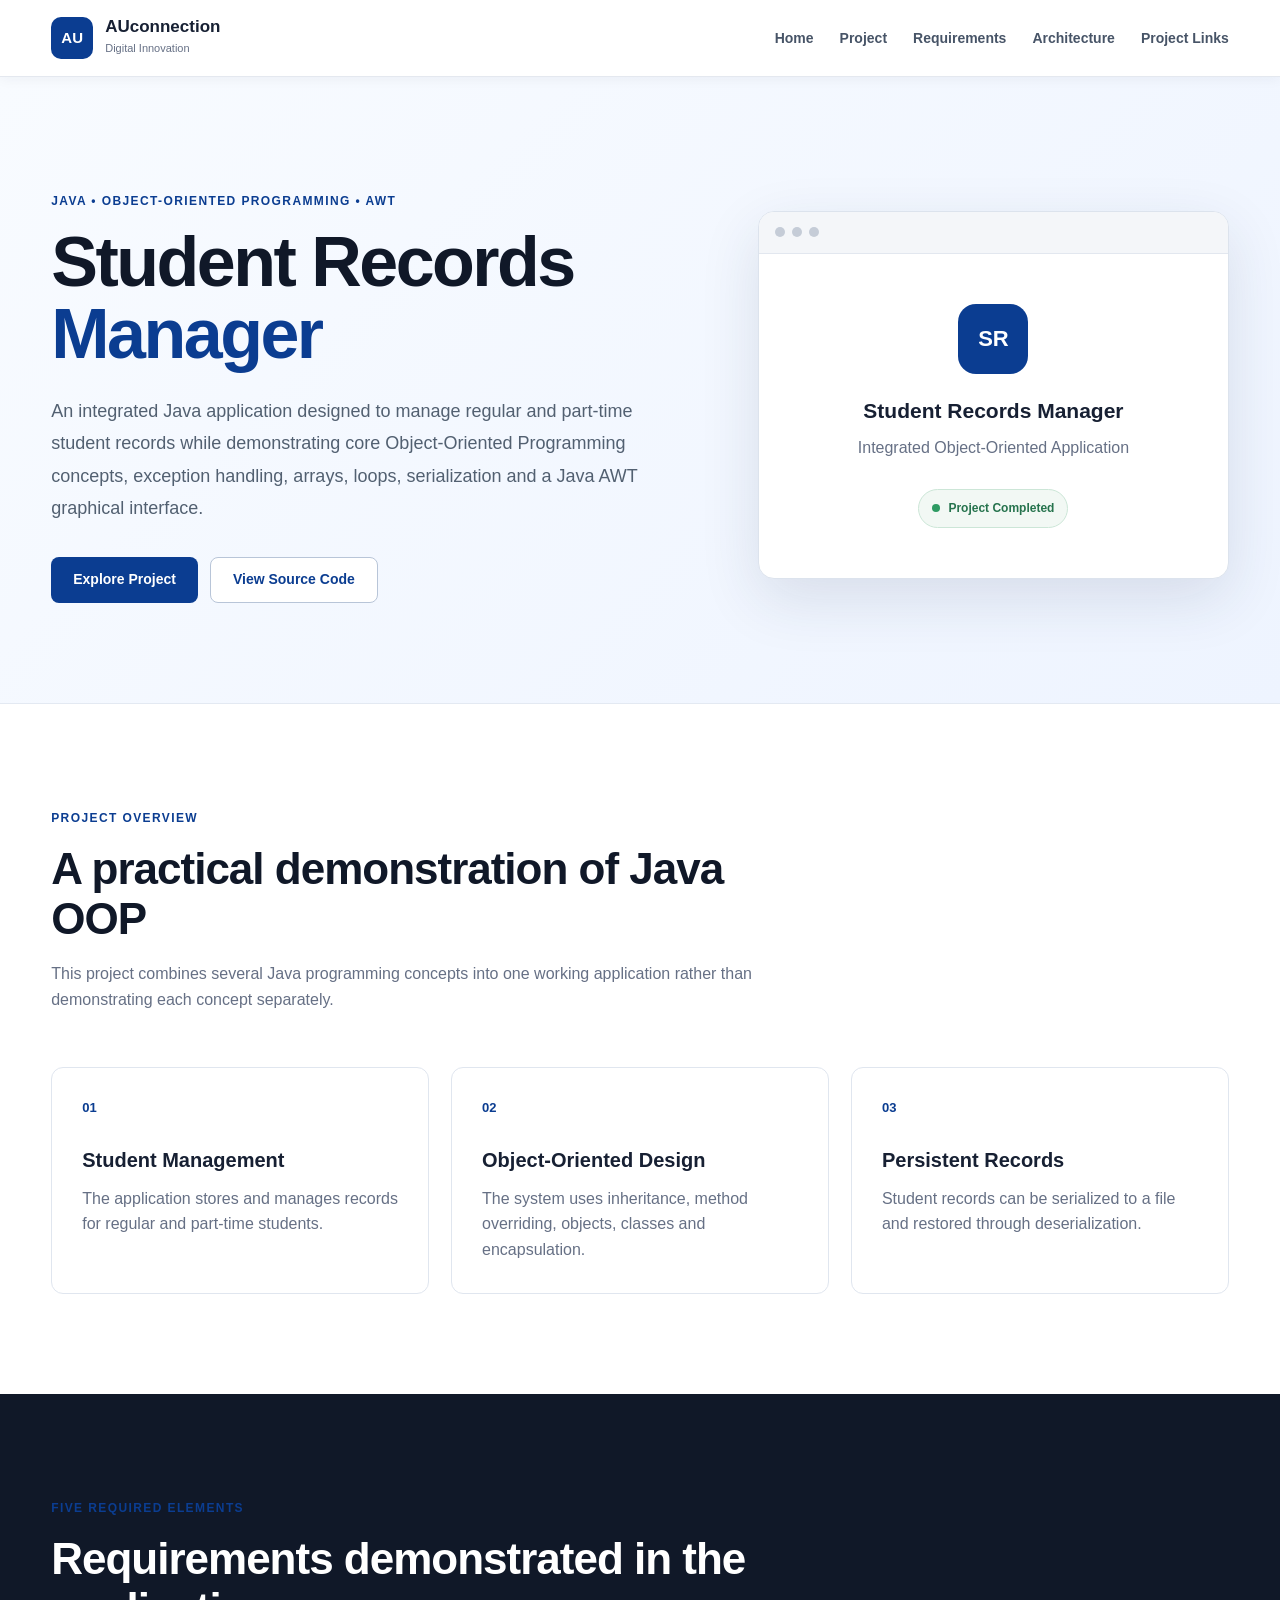
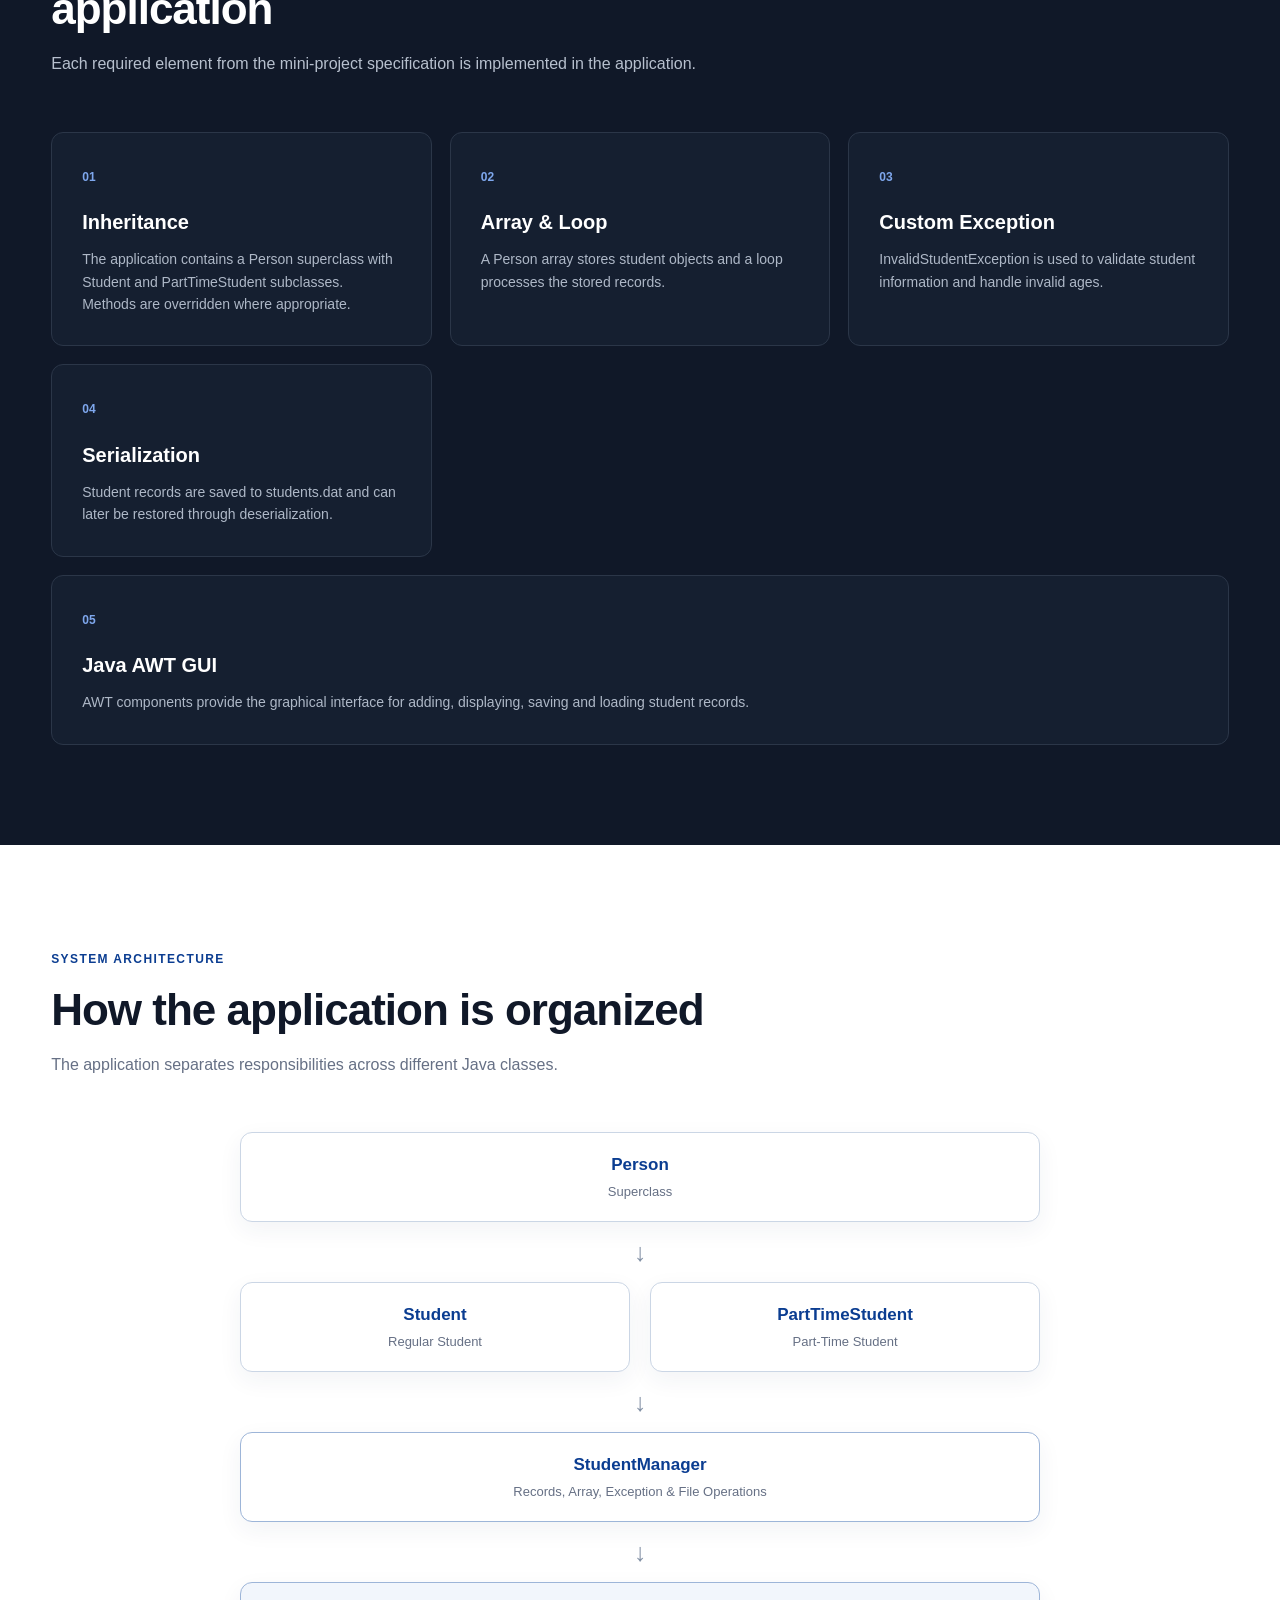
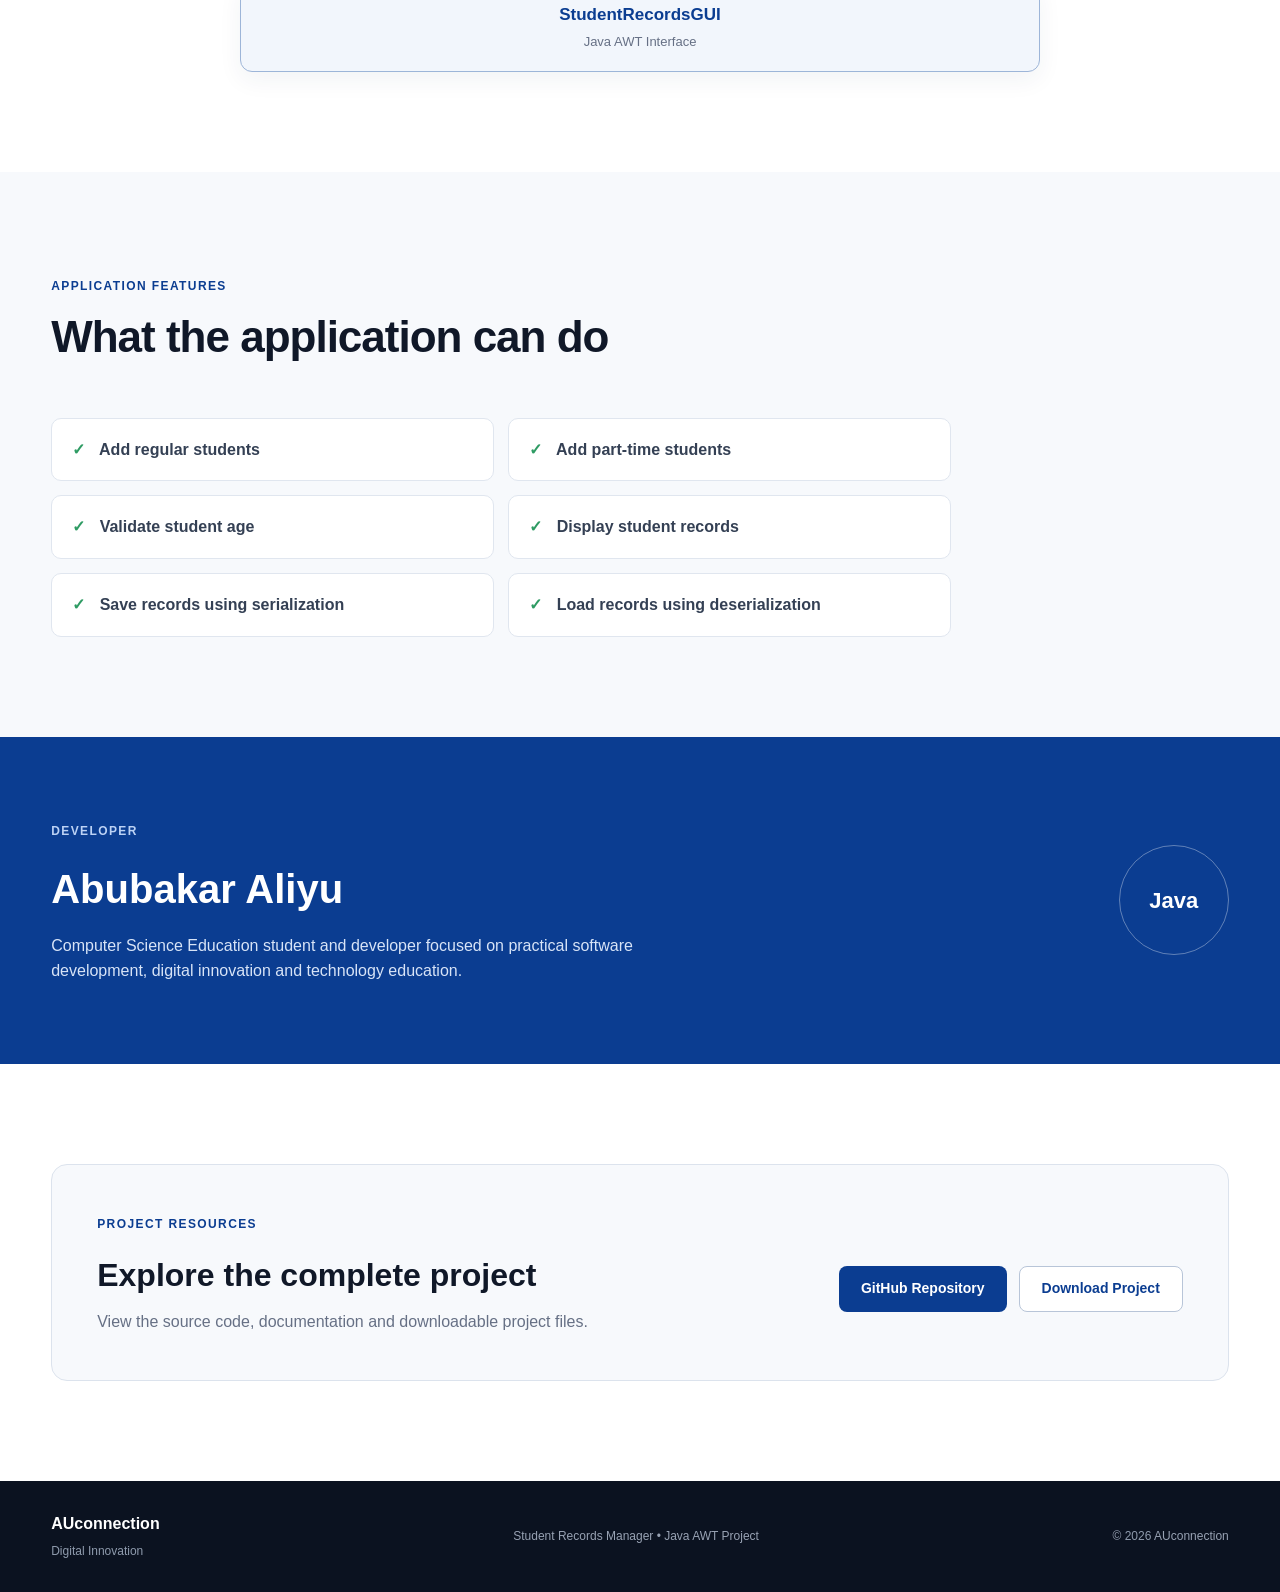
==== index.html @ 5f536803 "Initial project showcase" ====
<!DOCTYPE html>
<html lang="en">
<head>
    <meta charset="UTF-8">
    <meta name="viewport" content="width=device-width, initial-scale=1.0">

    <title>Student Records Manager | AUconnection Digital Hub</title>

    <link rel="stylesheet" href="style.css">
</head>

<body>

    <!-- ================= HEADER ================= -->

    <header class="site-header">

        <div class="container nav-container">

            <div class="brand">
                <span class="brand-mark">AU</span>

                <div>
                    <h2>AUconnection</h2>
                    <span>Digital Innovation</span>
                </div>
            </div>

            <nav>
                <a href="#home">Home</a>
                <a href="#project">Project</a>
                <a href="#requirements">Requirements</a>
                <a href="#architecture">Architecture</a>
                <a href="#contact">Project Links</a>
            </nav>

        </div>

    </header>


    <!-- ================= HERO ================= -->

    <main>

        <section id="home" class="hero">

            <div class="container hero-content">

                <div class="hero-text">

                    <span class="eyebrow">
                        JAVA • OBJECT-ORIENTED PROGRAMMING • AWT
                    </span>

                    <h1>
                        Student Records
                        <span>Manager</span>
                    </h1>

                    <p class="hero-description">
                        An integrated Java application designed to manage
                        regular and part-time student records while
                        demonstrating core Object-Oriented Programming
                        concepts, exception handling, arrays, loops,
                        serialization and a Java AWT graphical interface.
                    </p>

                    <div class="hero-buttons">

                        <a href="#project" class="btn btn-primary">
                            Explore Project
                        </a>

                        <a href="#contact" class="btn btn-secondary">
                            View Source Code
                        </a>

                    </div>

                </div>


                <div class="hero-card">

                    <div class="window-bar">

                        <span></span>
                        <span></span>
                        <span></span>

                    </div>

                    <div class="hero-card-content">

                        <div class="mini-icon">
                            SR
                        </div>

                        <h3>
                            Student Records Manager
                        </h3>

                        <p>
                            Integrated Object-Oriented Application
                        </p>

                        <div class="status">
                            <span class="status-dot"></span>
                            Project Completed
                        </div>

                    </div>

                </div>

            </div>

        </section>


        <!-- ================= PROJECT INTRODUCTION ================= -->

        <section id="project" class="section">

            <div class="container">

                <div class="section-heading">

                    <span class="section-label">
                        PROJECT OVERVIEW
                    </span>

                    <h2>
                        A practical demonstration of Java OOP
                    </h2>

                    <p>
                        This project combines several Java programming
                        concepts into one working application rather than
                        demonstrating each concept separately.
                    </p>

                </div>


                <div class="info-grid">

                    <article class="info-card">

                        <div class="card-number">
                            01
                        </div>

                        <h3>
                            Student Management
                        </h3>

                        <p>
                            The application stores and manages records
                            for regular and part-time students.
                        </p>

                    </article>


                    <article class="info-card">

                        <div class="card-number">
                            02
                        </div>

                        <h3>
                            Object-Oriented Design
                        </h3>

                        <p>
                            The system uses inheritance, method
                            overriding, objects, classes and encapsulation.
                        </p>

                    </article>


                    <article class="info-card">

                        <div class="card-number">
                            03
                        </div>

                        <h3>
                            Persistent Records
                        </h3>

                        <p>
                            Student records can be serialized to a file
                            and restored through deserialization.
                        </p>

                    </article>

                </div>

            </div>

        </section>


        <!-- ================= REQUIREMENTS ================= -->

        <section id="requirements" class="section section-dark">

            <div class="container">

                <div class="section-heading">

                    <span class="section-label">
                        FIVE REQUIRED ELEMENTS
                    </span>

                    <h2>
                        Requirements demonstrated in the application
                    </h2>

                    <p>
                        Each required element from the mini-project
                        specification is implemented in the application.
                    </p>

                </div>


                <div class="requirements-grid">


                    <article class="requirement-card">

                        <span class="requirement-number">
                            01
                        </span>

                        <h3>
                            Inheritance
                        </h3>

                        <p>
                            The application contains a Person superclass
                            with Student and PartTimeStudent subclasses.
                            Methods are overridden where appropriate.
                        </p>

                    </article>


                    <article class="requirement-card">

                        <span class="requirement-number">
                            02
                        </span>

                        <h3>
                            Array & Loop
                        </h3>

                        <p>
                            A Person array stores student objects and a
                            loop processes the stored records.
                        </p>

                    </article>


                    <article class="requirement-card">

                        <span class="requirement-number">
                            03
                        </span>

                        <h3>
                            Custom Exception
                        </h3>

                        <p>
                            InvalidStudentException is used to validate
                            student information and handle invalid ages.
                        </p>

                    </article>


                    <article class="requirement-card">

                        <span class="requirement-number">
                            04
                        </span>

                        <h3>
                            Serialization
                        </h3>

                        <p>
                            Student records are saved to students.dat and
                            can later be restored through deserialization.
                        </p>

                    </article>


                    <article class="requirement-card">

                        <span class="requirement-number">
                            05
                        </span>

                        <h3>
                            Java AWT GUI
                        </h3>

                        <p>
                            AWT components provide the graphical interface
                            for adding, displaying, saving and loading
                            student records.
                        </p>

                    </article>


                </div>

            </div>

        </section>


        <!-- ================= ARCHITECTURE ================= -->

        <section id="architecture" class="section">

            <div class="container">

                <div class="section-heading">

                    <span class="section-label">
                        SYSTEM ARCHITECTURE
                    </span>

                    <h2>
                        How the application is organized
                    </h2>

                    <p>
                        The application separates responsibilities across
                        different Java classes.
                    </p>

                </div>


                <div class="architecture">

                    <div class="architecture-box">
                        <strong>Person</strong>
                        <span>Superclass</span>
                    </div>

                    <div class="architecture-line">
                        ↓
                    </div>

                    <div class="architecture-row">

                        <div class="architecture-box">
                            <strong>Student</strong>
                            <span>Regular Student</span>
                        </div>

                        <div class="architecture-box">
                            <strong>PartTimeStudent</strong>
                            <span>Part-Time Student</span>
                        </div>

                    </div>

                    <div class="architecture-line">
                        ↓
                    </div>

                    <div class="architecture-box manager-box">
                        <strong>StudentManager</strong>
                        <span>Records, Array, Exception & File Operations</span>
                    </div>

                    <div class="architecture-line">
                        ↓
                    </div>

                    <div class="architecture-box gui-box">
                        <strong>StudentRecordsGUI</strong>
                        <span>Java AWT Interface</span>
                    </div>

                </div>

            </div>

        </section>


        <!-- ================= FEATURES ================= -->

        <section class="section section-light">

            <div class="container">

                <div class="section-heading">

                    <span class="section-label">
                        APPLICATION FEATURES
                    </span>

                    <h2>
                        What the application can do
                    </h2>

                </div>


                <div class="feature-list">

                    <div class="feature">
                        <span>✓</span>
                        Add regular students
                    </div>

                    <div class="feature">
                        <span>✓</span>
                        Add part-time students
                    </div>

                    <div class="feature">
                        <span>✓</span>
                        Validate student age
                    </div>

                    <div class="feature">
                        <span>✓</span>
                        Display student records
                    </div>

                    <div class="feature">
                        <span>✓</span>
                        Save records using serialization
                    </div>

                    <div class="feature">
                        <span>✓</span>
                        Load records using deserialization
                    </div>

                </div>

            </div>

        </section>


        <!-- ================= DEVELOPER ================= -->

        <section class="developer-section">

            <div class="container developer-content">

                <div>

                    <span class="section-label">
                        DEVELOPER
                    </span>

                    <h2>
                        Abubakar Aliyu
                    </h2>

                    <p>
                        Computer Science Education student and developer
                        focused on practical software development,
                        digital innovation and technology education.
                    </p>

                </div>

                <div class="developer-badge">
                    Java
                </div>

            </div>

        </section>


        <!-- ================= LINKS ================= -->

        <section id="contact" class="section">

            <div class="container">

                <div class="links-box">

                    <div>

                        <span class="section-label">
                            PROJECT RESOURCES
                        </span>

                        <h2>
                            Explore the complete project
                        </h2>

                        <p>
                            View the source code, documentation and
                            downloadable project files.
                        </p>

                    </div>


                    <div class="hero-buttons">

                        <a
                            href="#"
                            class="btn btn-primary"
                            id="githubButton"
                        >
                            GitHub Repository
                        </a>

                        <a
                            href="#"
                            class="btn btn-secondary"
                            id="downloadButton"
                        >
                            Download Project
                        </a>

                    </div>

                </div>

            </div>

        </section>

    </main>


    <!-- ================= FOOTER ================= -->

    <footer>

        <div class="container footer-content">

            <div>
                <strong>AUconnection</strong>
                <span>Digital Innovation</span>
            </div>

            <p>
                Student Records Manager • Java AWT Project
            </p>

            <p>
                © <span id="year"></span> AUconnection
            </p>

        </div>

    </footer>


    <script src="script.js"></script>

</body>
</html>
---- style.css ----
/* =========================================================
   GLOBAL SETTINGS
   ========================================================= */

* {
    margin: 0;
    padding: 0;
    box-sizing: border-box;
}

html {
    scroll-behavior: smooth;
}

body {
    font-family: Arial, Helvetica, sans-serif;
    background: #f7f9fc;
    color: #172033;
    line-height: 1.6;
}

a {
    text-decoration: none;
    color: inherit;
}

.container {
    width: min(1180px, 92%);
    margin: 0 auto;
}


/* =========================================================
   HEADER
   ========================================================= */

.site-header {
    position: sticky;
    top: 0;
    z-index: 1000;
    background: rgba(255, 255, 255, 0.97);
    border-bottom: 1px solid #e4e8ef;
    box-shadow: 0 2px 12px rgba(20, 30, 50, 0.05);
}

.nav-container {
    min-height: 76px;
    display: flex;
    align-items: center;
    justify-content: space-between;
    gap: 30px;
}

.brand {
    display: flex;
    align-items: center;
    gap: 12px;
}

.brand-mark {
    width: 42px;
    height: 42px;
    display: grid;
    place-items: center;
    background: #0b3d91;
    color: white;
    border-radius: 10px;
    font-weight: 800;
    font-size: 15px;
}

.brand h2 {
    font-size: 17px;
    line-height: 1.1;
}

.brand span:last-child {
    display: block;
    font-size: 11px;
    color: #667085;
    margin-top: 3px;
}

nav {
    display: flex;
    align-items: center;
    gap: 26px;
}

nav a {
    color: #475467;
    font-size: 14px;
    font-weight: 600;
    transition: 0.2s ease;
}

nav a:hover {
    color: #0b3d91;
}


/* =========================================================
   HERO
   ========================================================= */

.hero {
    background:
        linear-gradient(
            135deg,
            #f8fbff 0%,
            #eef4ff 100%
        );

    padding: 110px 0 100px;
    border-bottom: 1px solid #e3e9f2;
}

.hero-content {
    display: grid;
    grid-template-columns: 1.15fr 0.85fr;
    align-items: center;
    gap: 70px;
}

.eyebrow,
.section-label {
    display: inline-block;
    color: #0b3d91;
    font-size: 12px;
    font-weight: 800;
    letter-spacing: 1.4px;
    margin-bottom: 16px;
}

.hero h1 {
    font-size: clamp(42px, 6vw, 70px);
    line-height: 1.02;
    letter-spacing: -2.5px;
    color: #101828;
    max-width: 720px;
}

.hero h1 span {
    color: #0b3d91;
}

.hero-description {
    max-width: 680px;
    margin-top: 25px;
    color: #526071;
    font-size: 18px;
    line-height: 1.8;
}

.hero-buttons {
    display: flex;
    flex-wrap: wrap;
    gap: 12px;
    margin-top: 32px;
}

.btn {
    display: inline-flex;
    align-items: center;
    justify-content: center;
    min-height: 46px;
    padding: 0 22px;
    border-radius: 8px;
    font-size: 14px;
    font-weight: 700;
    transition: 0.2s ease;
    cursor: pointer;
}

.btn-primary {
    background: #0b3d91;
    color: white;
}

.btn-primary:hover {
    background: #082f70;
    transform: translateY(-1px);
}

.btn-secondary {
    background: white;
    color: #0b3d91;
    border: 1px solid #b8c5d8;
}

.btn-secondary:hover {
    background: #f4f7fc;
    transform: translateY(-1px);
}


/* =========================================================
   HERO CARD
   ========================================================= */

.hero-card {
    background: white;
    border: 1px solid #dce3ed;
    border-radius: 16px;
    box-shadow: 0 20px 60px rgba(30, 50, 80, 0.12);
    overflow: hidden;
}

.window-bar {
    height: 42px;
    background: #f4f6f9;
    border-bottom: 1px solid #e2e7ef;
    display: flex;
    align-items: center;
    gap: 7px;
    padding-left: 16px;
}

.window-bar span {
    width: 10px;
    height: 10px;
    border-radius: 50%;
    background: #c5ccd7;
}

.hero-card-content {
    padding: 50px 35px;
    text-align: center;
}

.mini-icon {
    width: 70px;
    height: 70px;
    margin: 0 auto 20px;
    display: grid;
    place-items: center;
    background: #0b3d91;
    color: white;
    border-radius: 18px;
    font-size: 22px;
    font-weight: 800;
}

.hero-card h3 {
    font-size: 21px;
    color: #172033;
}

.hero-card p {
    color: #667085;
    margin-top: 8px;
}

.status {
    margin: 28px auto 0;
    display: inline-flex;
    align-items: center;
    gap: 8px;
    padding: 9px 13px;
    background: #f2f8f4;
    color: #26734d;
    border: 1px solid #cce6d7;
    border-radius: 100px;
    font-size: 12px;
    font-weight: 700;
}

.status-dot {
    width: 8px;
    height: 8px;
    background: #2e9b63;
    border-radius: 50%;
}


/* =========================================================
   GENERAL SECTIONS
   ========================================================= */

.section {
    padding: 100px 0;
    background: white;
}

.section-light {
    background: #f7f9fc;
}

.section-dark {
    background: #101828;
    color: white;
}

.section-heading {
    max-width: 750px;
    margin-bottom: 55px;
}

.section-heading h2 {
    font-size: clamp(30px, 4vw, 44px);
    line-height: 1.15;
    letter-spacing: -1px;
    color: #101828;
}

.section-dark .section-heading h2 {
    color: white;
}

.section-heading p {
    margin-top: 16px;
    color: #667085;
    font-size: 16px;
}

.section-dark .section-heading p {
    color: #b7c0ce;
}


/* =========================================================
   INFO CARDS
   ========================================================= */

.info-grid {
    display: grid;
    grid-template-columns: repeat(3, 1fr);
    gap: 22px;
}

.info-card {
    padding: 30px;
    border: 1px solid #e0e6ef;
    border-radius: 12px;
    background: white;
    transition: 0.2s ease;
}

.info-card:hover {
    transform: translateY(-4px);
    box-shadow: 0 15px 35px rgba(30, 50, 80, 0.08);
}

.card-number {
    color: #0b3d91;
    font-weight: 800;
    font-size: 13px;
    margin-bottom: 25px;
}

.info-card h3 {
    font-size: 20px;
    margin-bottom: 10px;
}

.info-card p {
    color: #667085;
}


/* =========================================================
   REQUIREMENTS
   ========================================================= */

.requirements-grid {
    display: grid;
    grid-template-columns: repeat(3, 1fr);
    gap: 18px;
}

.requirement-card {
    padding: 30px;
    border: 1px solid #2b3648;
    border-radius: 12px;
    background: #151f30;
}

.requirement-number {
    color: #7ea7ed;
    font-size: 12px;
    font-weight: 800;
}

.requirement-card h3 {
    margin-top: 18px;
    font-size: 20px;
}

.requirement-card p {
    color: #aeb8c7;
    margin-top: 10px;
    font-size: 14px;
}

.requirement-card:last-child {
    grid-column: span 3;
}


/* =========================================================
   ARCHITECTURE
   ========================================================= */

.architecture {
    max-width: 800px;
    margin: 0 auto;
    text-align: center;
}

.architecture-box {
    display: flex;
    flex-direction: column;
    align-items: center;
    justify-content: center;
    min-height: 80px;
    padding: 18px 25px;
    border: 1px solid #cbd6e5;
    border-radius: 12px;
    background: white;
    box-shadow: 0 8px 25px rgba(30, 50, 80, 0.06);
}

.architecture-box strong {
    color: #0b3d91;
    font-size: 17px;
}

.architecture-box span {
    color: #667085;
    font-size: 13px;
    margin-top: 4px;
}

.architecture-line {
    font-size: 25px;
    color: #8492a6;
    margin: 10px 0;
}

.architecture-row {
    display: grid;
    grid-template-columns: 1fr 1fr;
    gap: 20px;
}

.manager-box {
    border-color: #9db5d8;
}

.gui-box {
    background: #f2f6fc;
    border-color: #9db5d8;
}


/* =========================================================
   FEATURES
   ========================================================= */

.feature-list {
    display: grid;
    grid-template-columns: repeat(2, 1fr);
    gap: 14px;
    max-width: 900px;
}

.feature {
    padding: 18px 20px;
    border: 1px solid #e0e6ef;
    border-radius: 10px;
    background: white;
    font-weight: 600;
    color: #344054;
}

.feature span {
    color: #2e9b63;
    margin-right: 10px;
    font-weight: 900;
}


/* =========================================================
   DEVELOPER
   ========================================================= */

.developer-section {
    background: #0b3d91;
    color: white;
    padding: 80px 0;
}

.developer-content {
    display: flex;
    justify-content: space-between;
    align-items: center;
    gap: 30px;
}

.developer-section .section-label {
    color: #bcd2f5;
}

.developer-section h2 {
    font-size: 40px;
    margin-bottom: 12px;
}

.developer-section p {
    max-width: 650px;
    color: #d8e4f7;
}

.developer-badge {
    width: 110px;
    height: 110px;
    display: grid;
    place-items: center;
    border: 1px solid rgba(255,255,255,0.35);
    border-radius: 50%;
    font-size: 22px;
    font-weight: 800;
}


/* =========================================================
   PROJECT LINKS
   ========================================================= */

.links-box {
    padding: 45px;
    border: 1px solid #dce3ed;
    border-radius: 16px;
    background: #f7f9fc;
    display: flex;
    align-items: center;
    justify-content: space-between;
    gap: 30px;
}

.links-box h2 {
    font-size: 32px;
    color: #101828;
}

.links-box p {
    margin-top: 8px;
    color: #667085;
}


/* =========================================================
   FOOTER
   ========================================================= */

footer {
    background: #0b1220;
    color: white;
    padding: 30px 0;
}

.footer-content {
    display: flex;
    align-items: center;
    justify-content: space-between;
    gap: 20px;
}

.footer-content strong {
    display: block;
}

.footer-content span {
    color: #8f9bad;
    font-size: 12px;
}

.footer-content p {
    color: #98a2b3;
    font-size: 12px;
}


/* =========================================================
   RESPONSIVE DESIGN
   ========================================================= */

@media (max-width: 900px) {

    nav {
        display: none;
    }

    .hero-content {
        grid-template-columns: 1fr;
    }

    .info-grid {
        grid-template-columns: 1fr;
    }

    .requirements-grid {
        grid-template-columns: 1fr;
    }

    .requirement-card:last-child {
        grid-column: auto;
    }

    .developer-content {
        flex-direction: column;
        align-items: flex-start;
    }

    .links-box {
        flex-direction: column;
        align-items: flex-start;
    }
}


@media (max-width: 600px) {

    .hero {
        padding: 75px 0;
    }

    .hero h1 {
        font-size: 43px;
    }

    .hero-description {
        font-size: 16px;
    }

    .section {
        padding: 70px 0;
    }

    .architecture-row {
        grid-template-columns: 1fr;
    }

    .feature-list {
        grid-template-columns: 1fr;
    }

    .footer-content {
        flex-direction: column;
        align-items: flex-start;
    }

    .links-box {
        padding: 28px;
    }
}
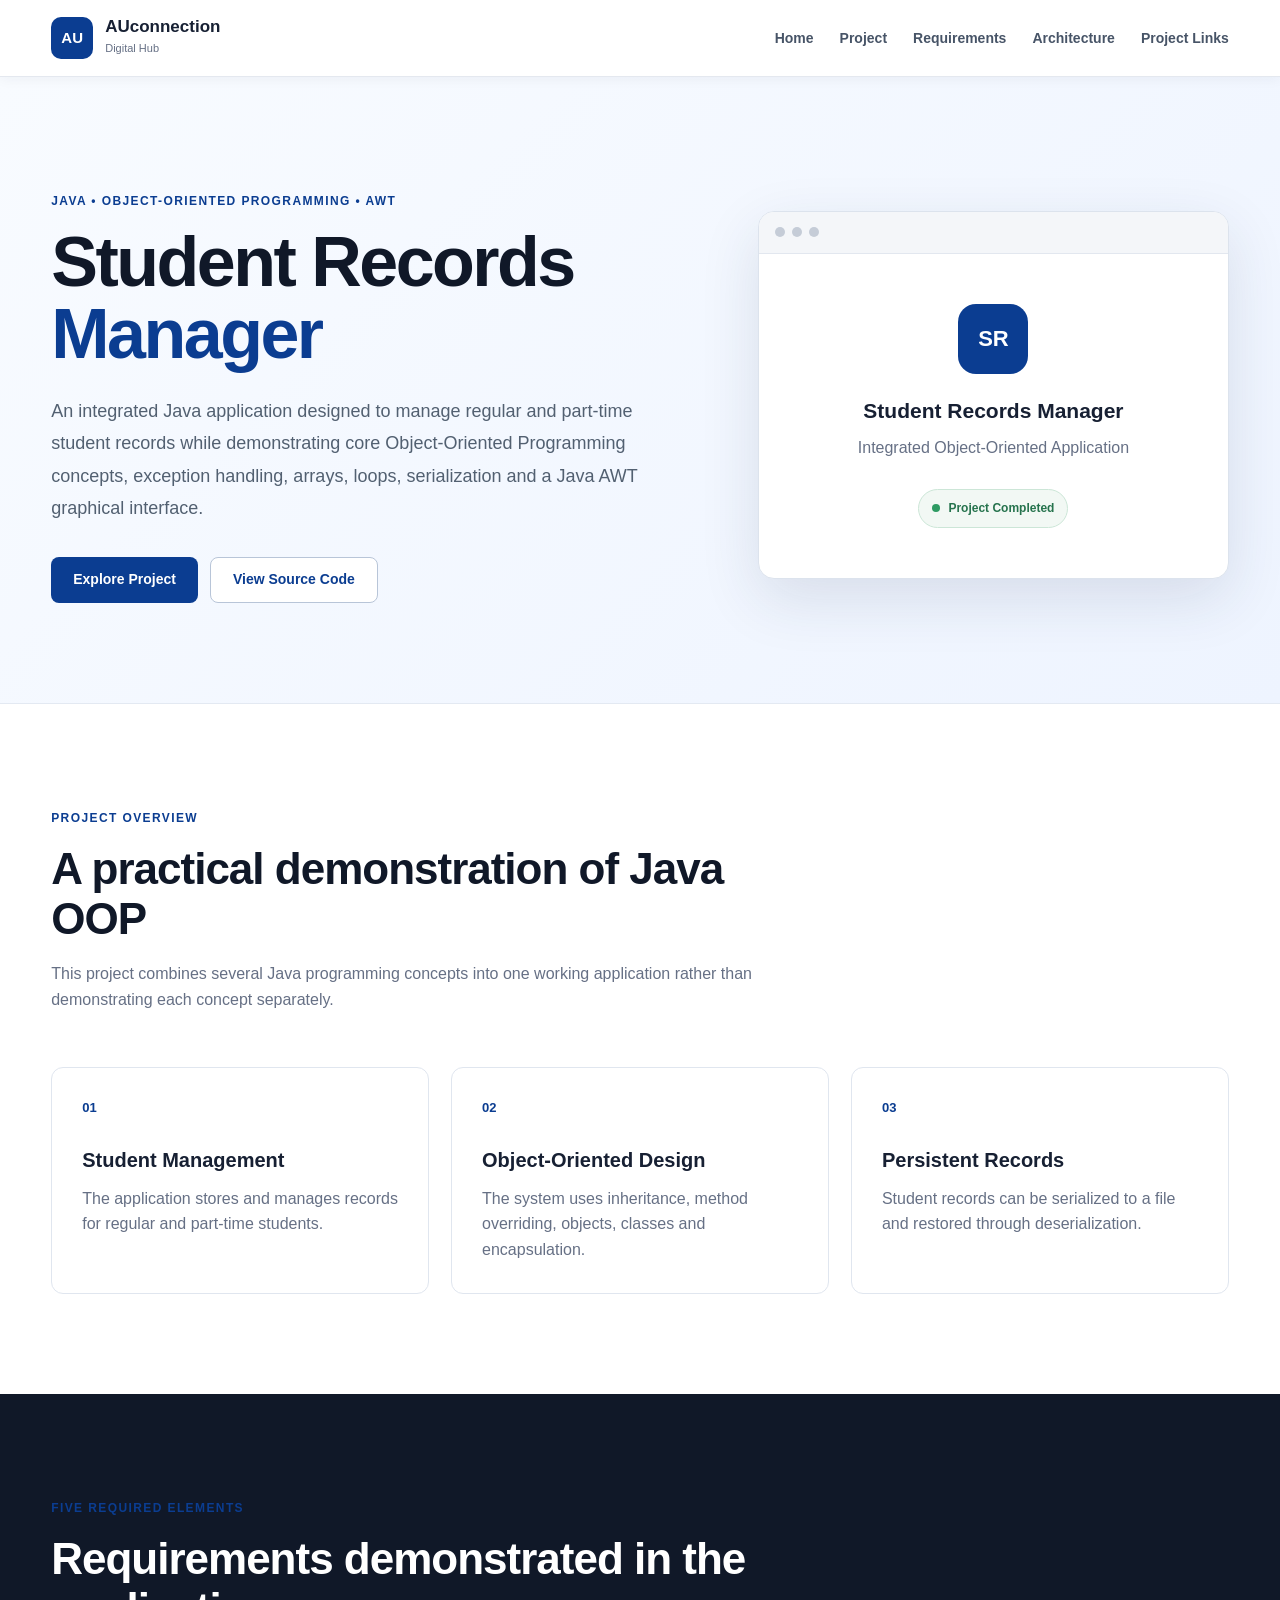
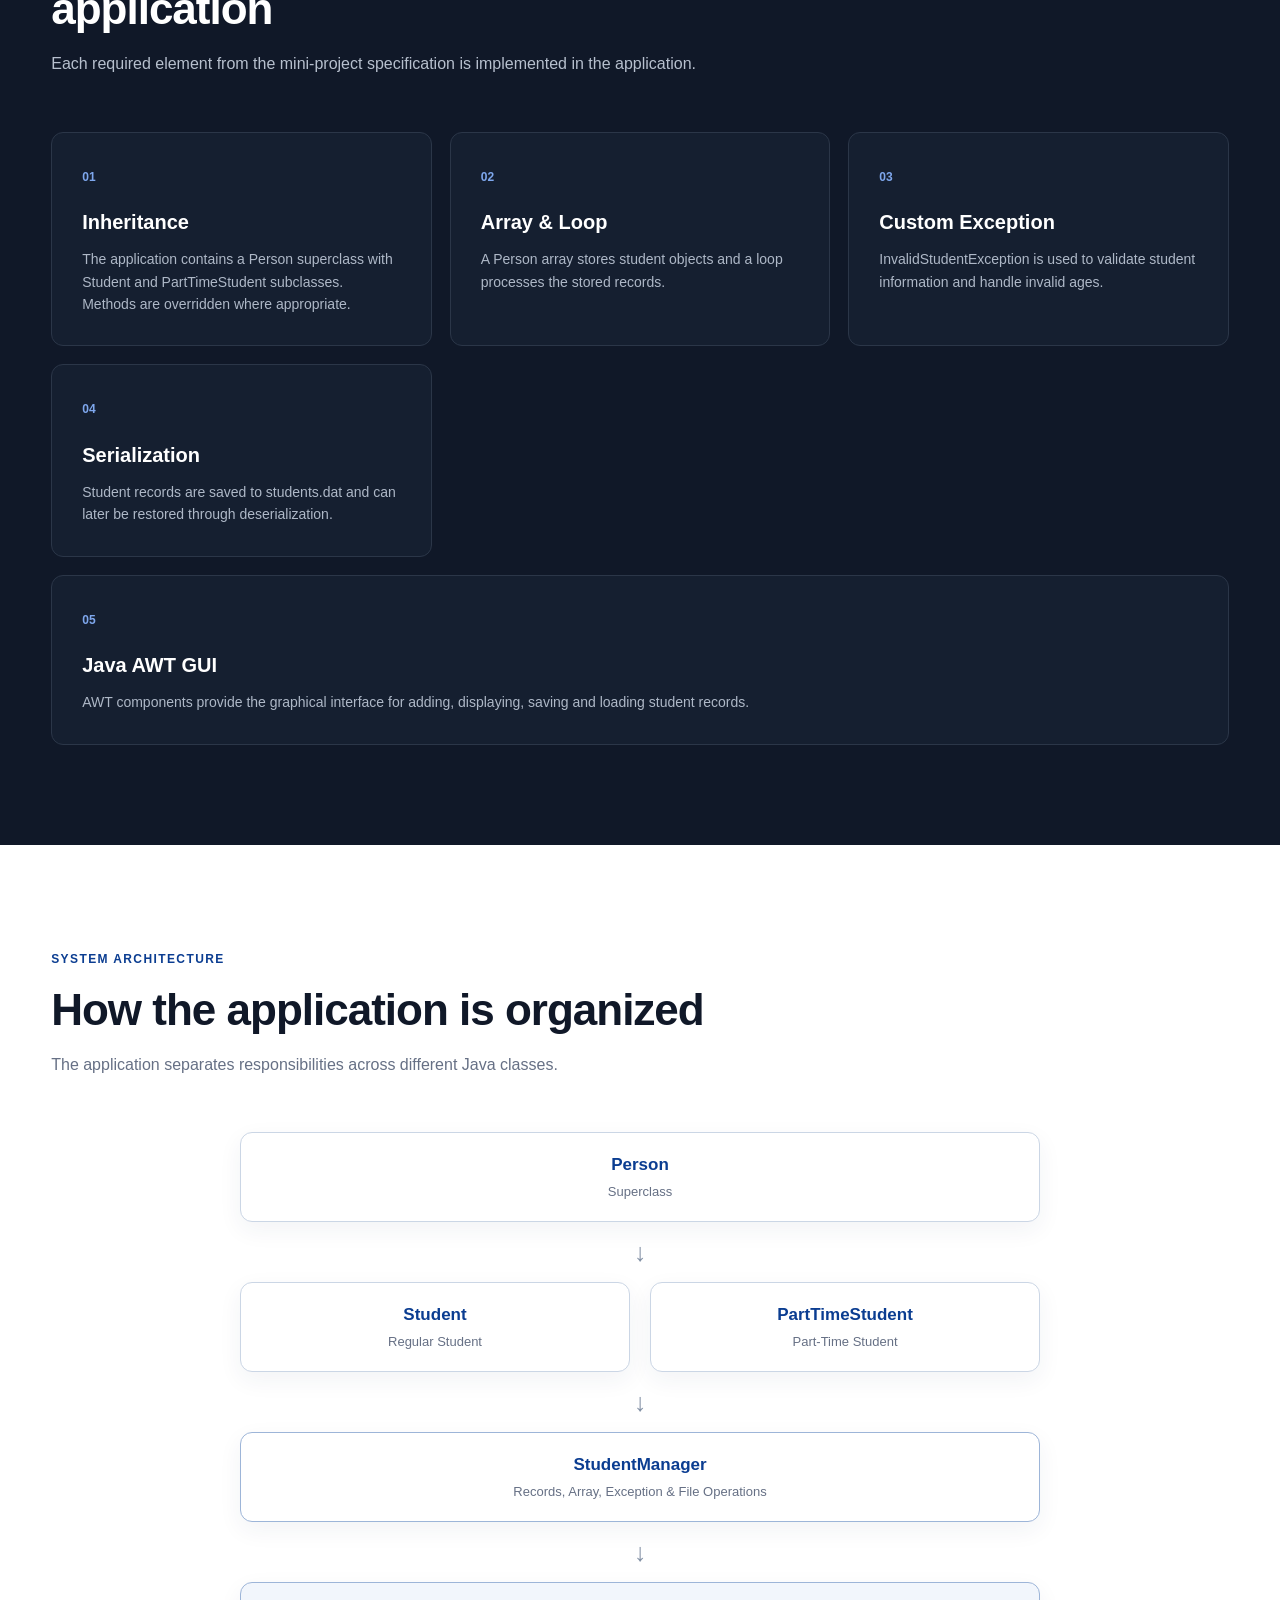
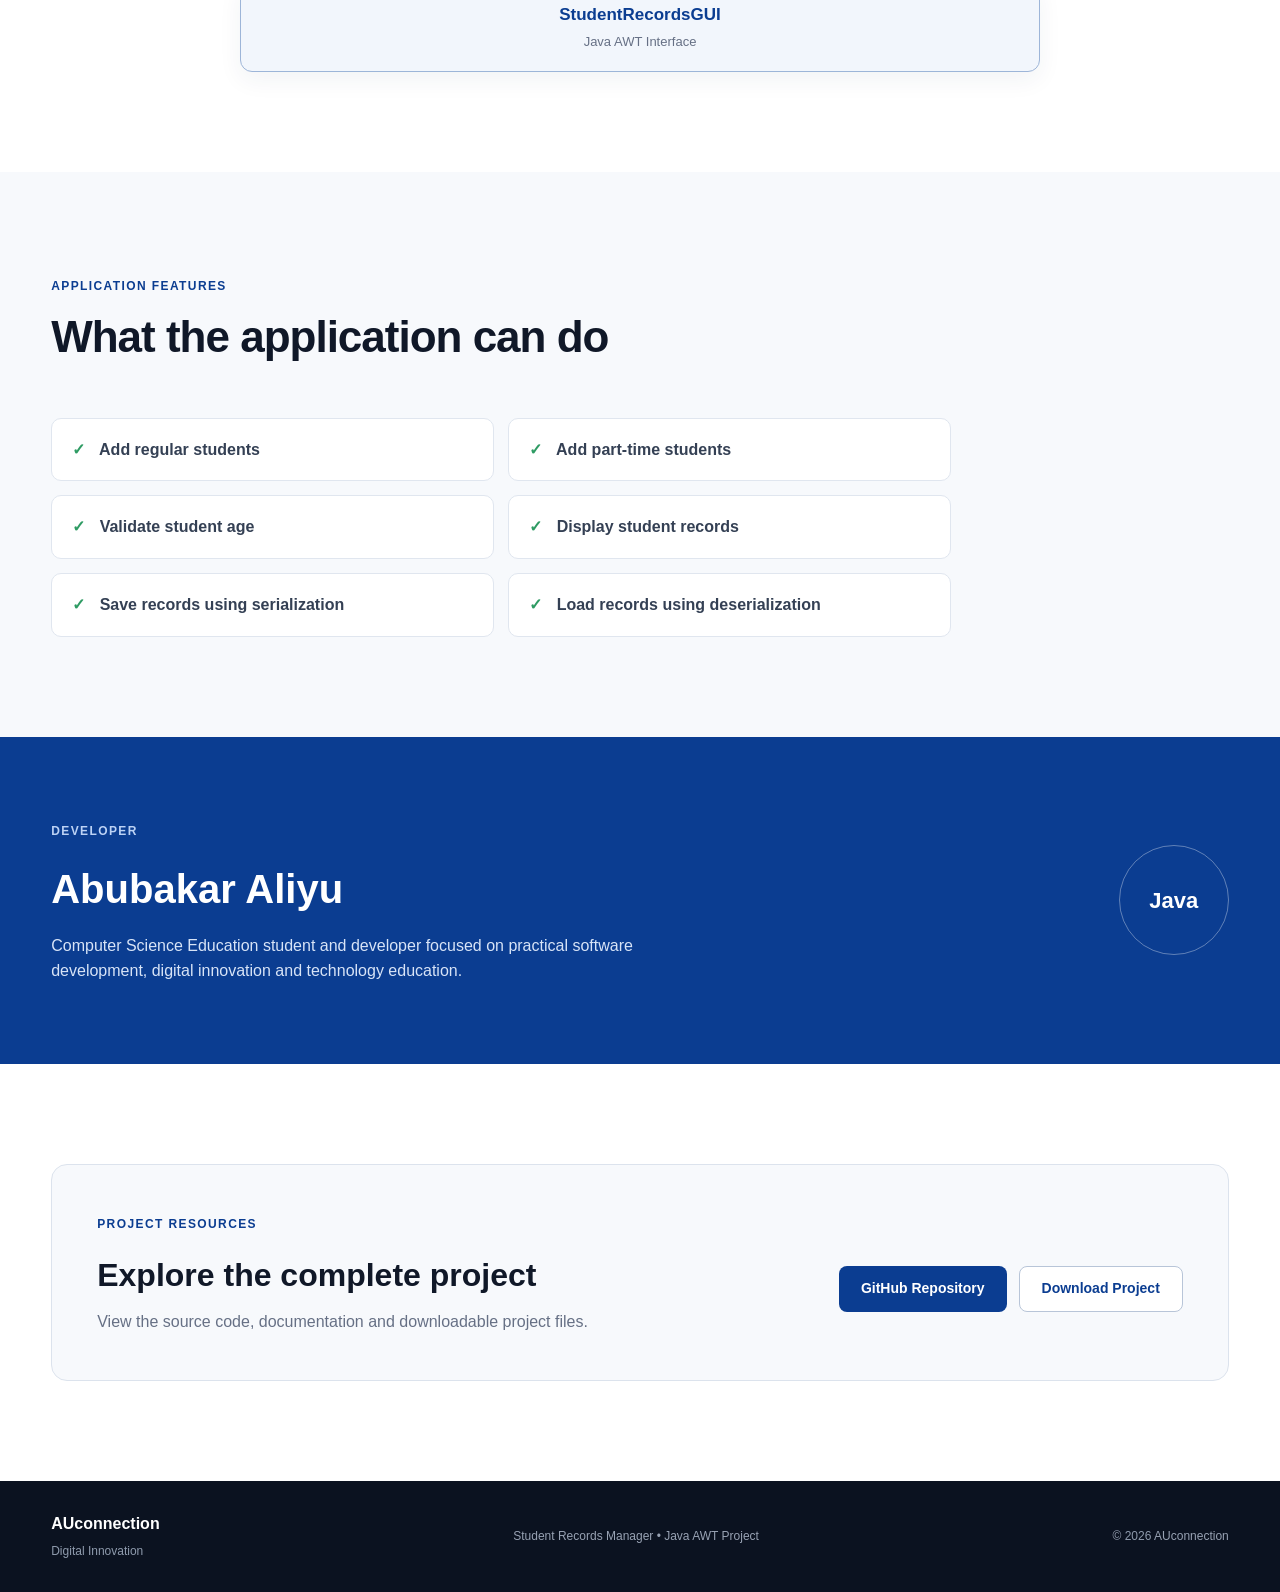
==== commit e2614e2e: "Update homepage" ====
--- a/index.html
+++ b/index.html
@@ -22,7 +22,7 @@
 
                 <div>
                     <h2>AUconnection</h2>
-                    <span>Digital Innovation</span>
+                    <span>Digital Hub</span>
                 </div>
             </div>
 
